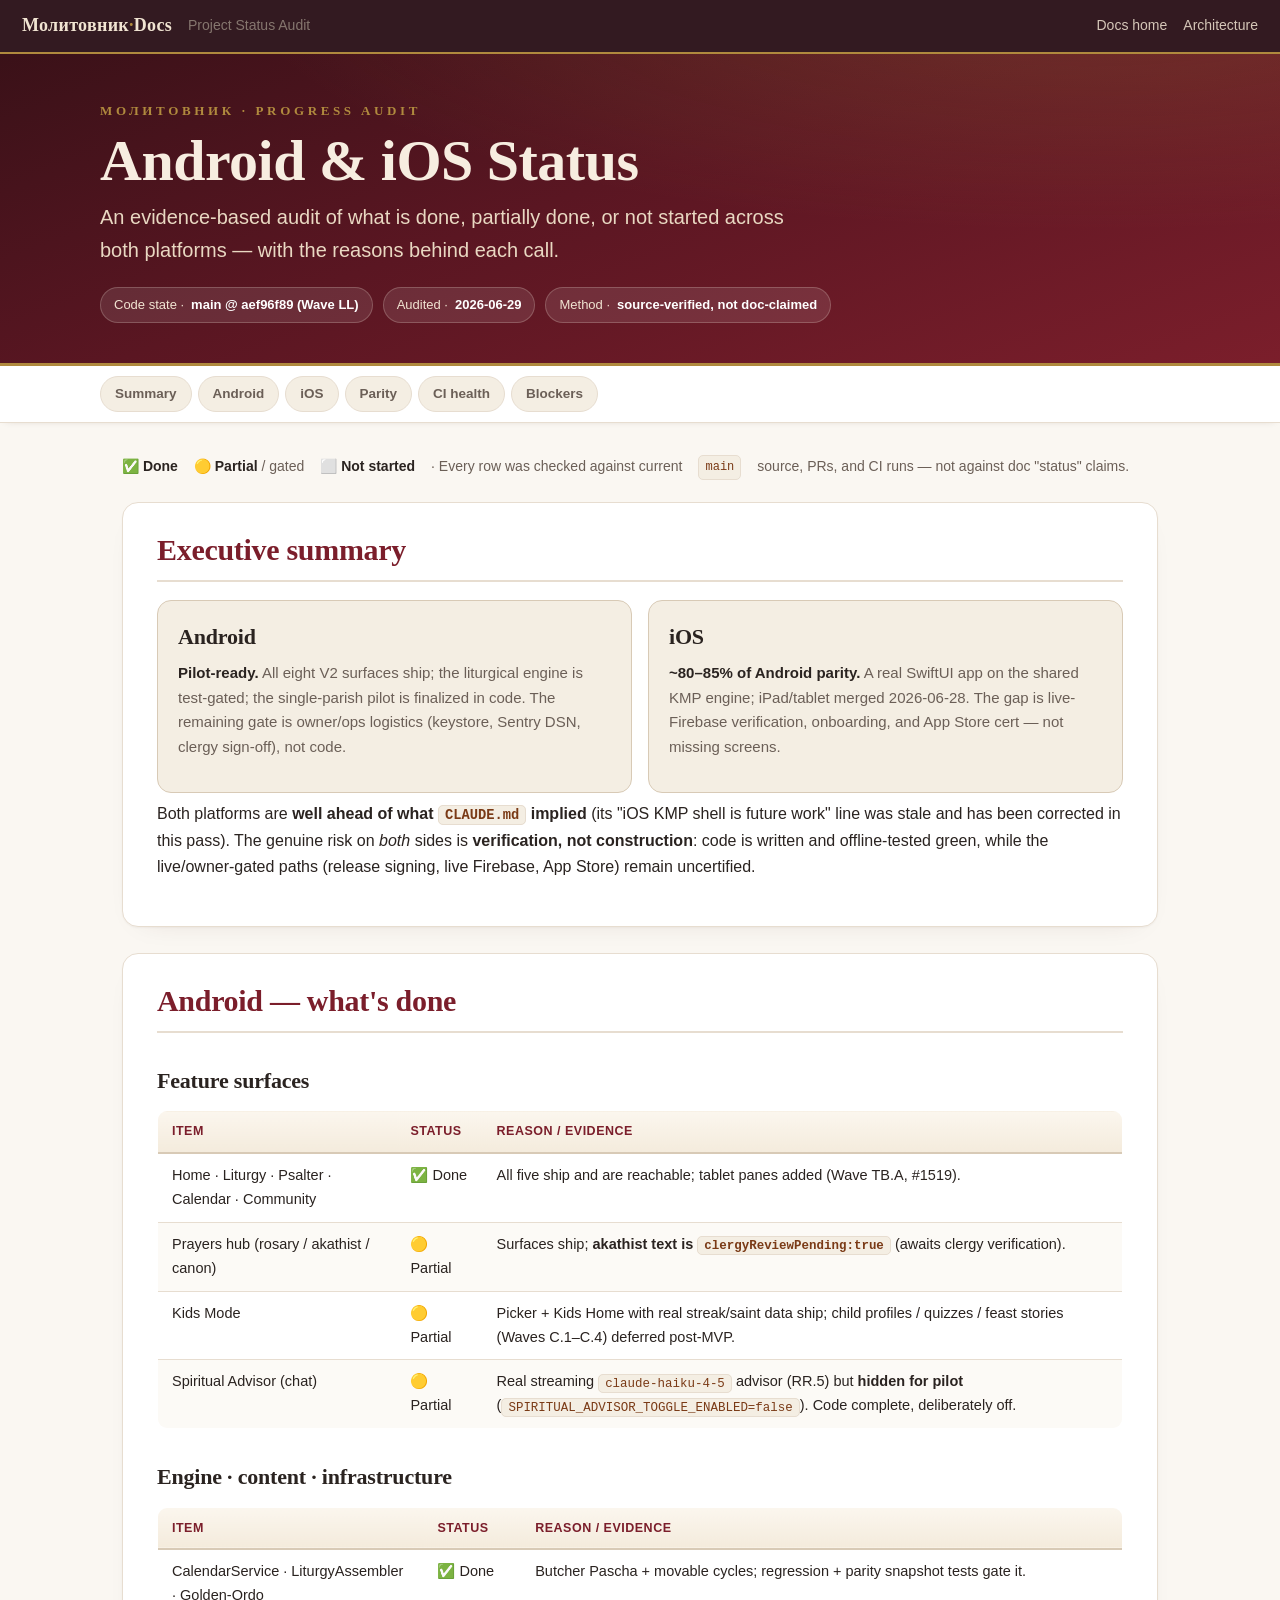
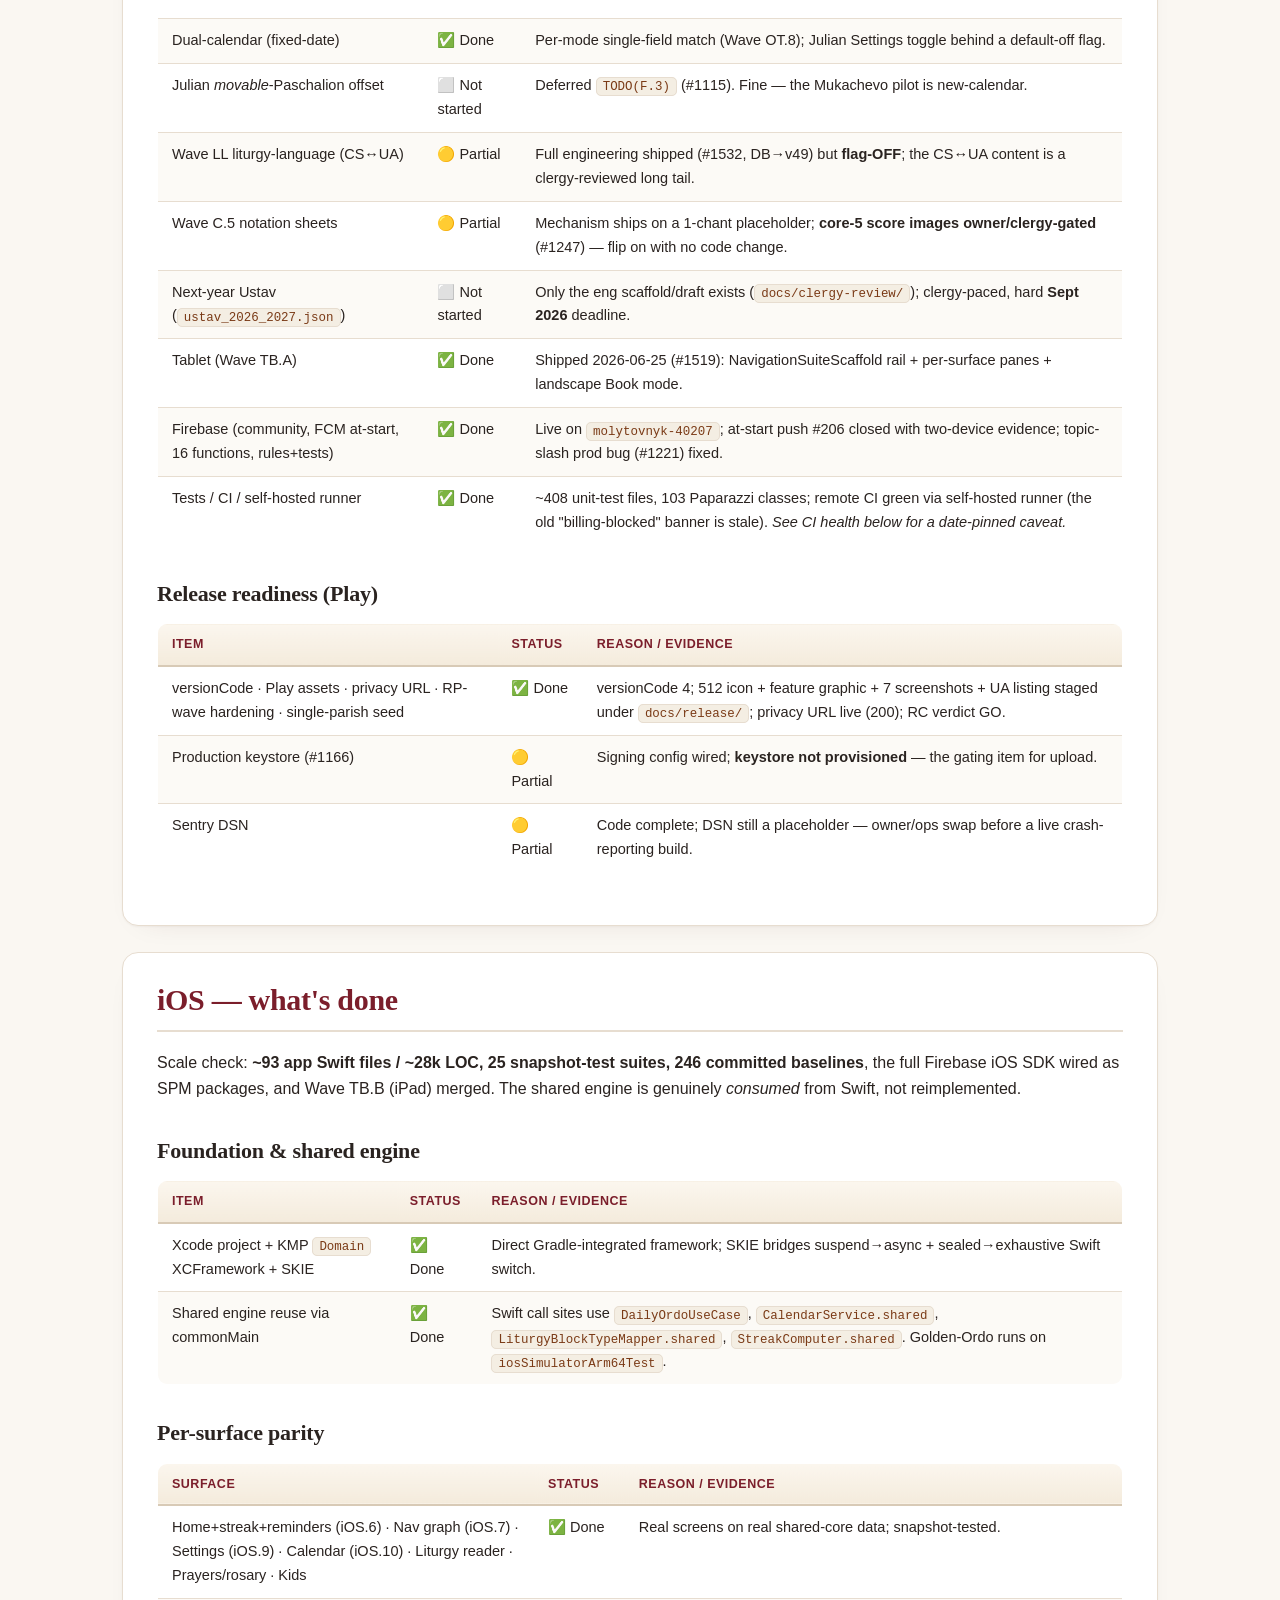
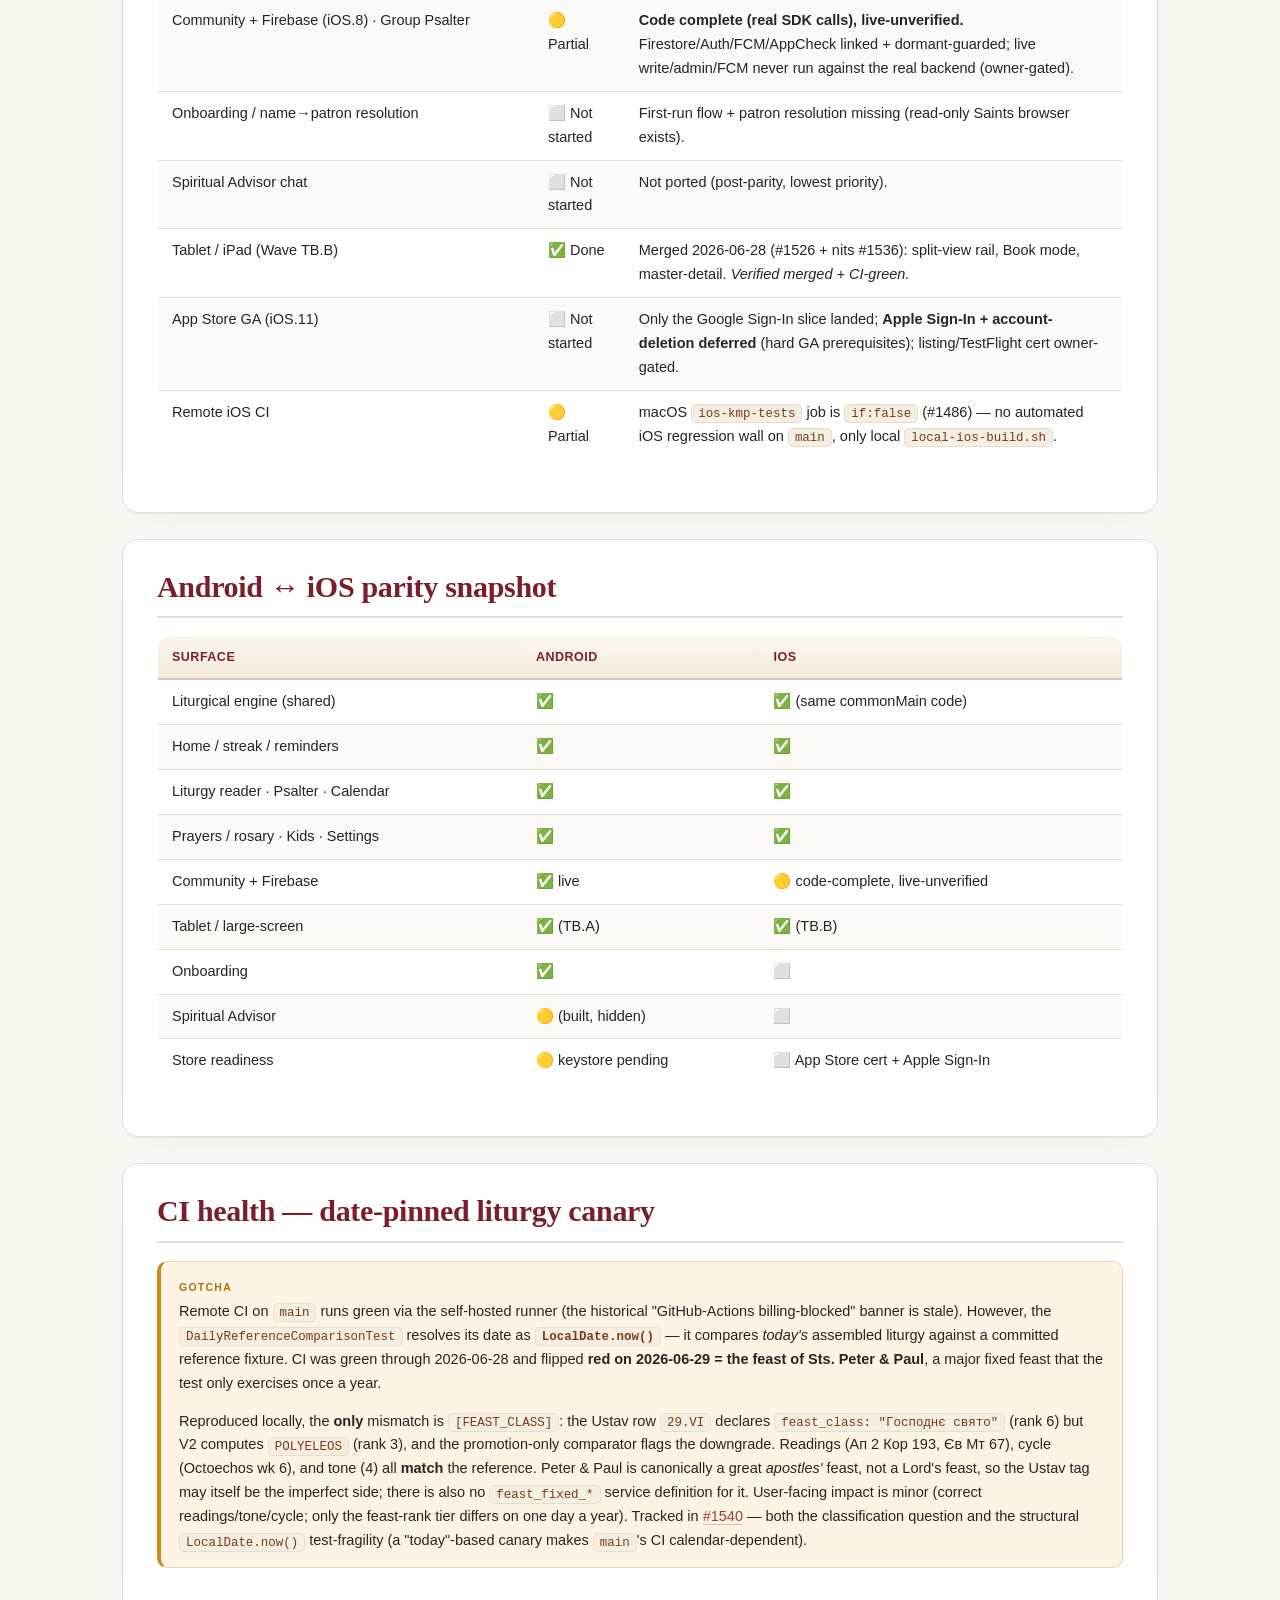
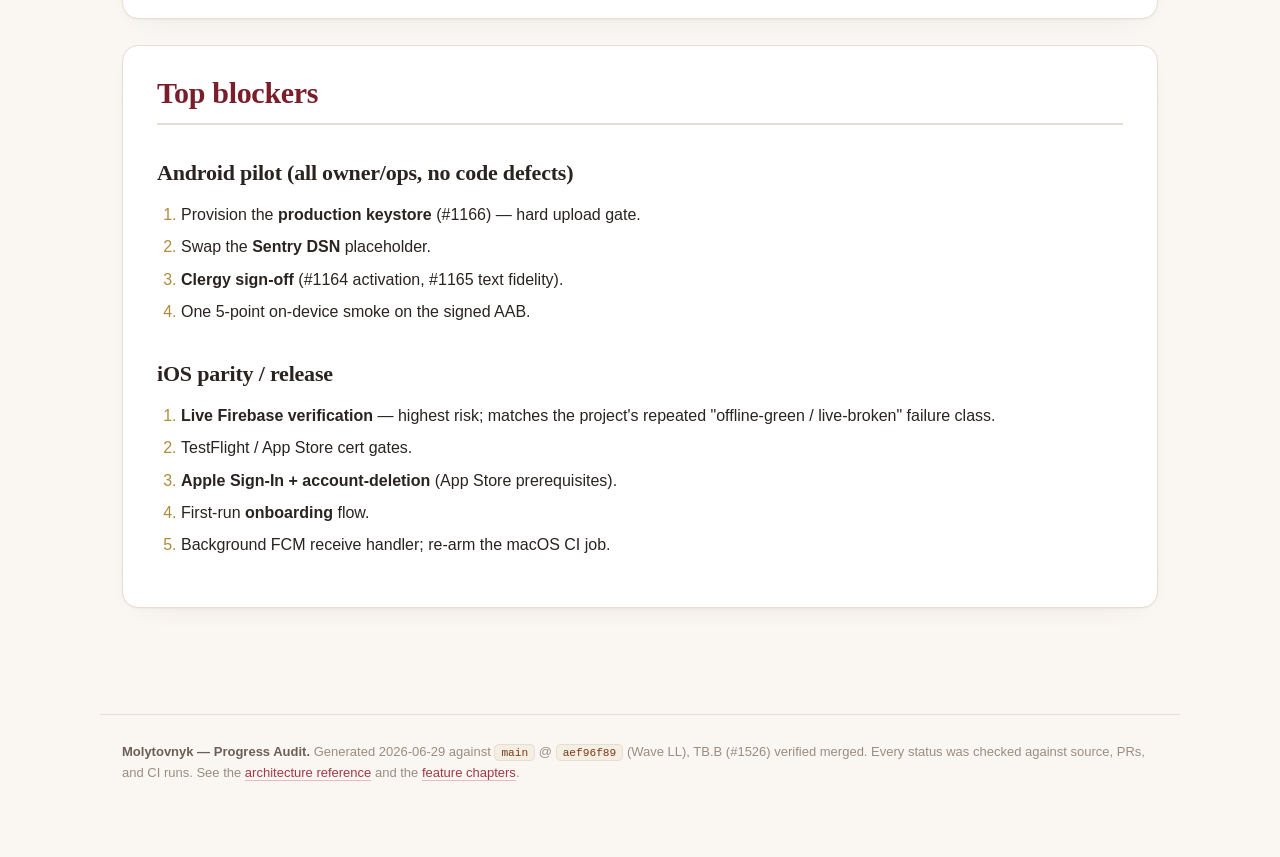
==== developer-docs/STATUS.html @ 869512eb "Add developer documentation site under /developer-docs Static Molytovnyk developer docs — architectu" ====
<!DOCTYPE html>
<html lang="en">
<head>
<meta charset="utf-8">
<meta name="viewport" content="width=device-width, initial-scale=1">
<title>Project Status Audit · Molytovnyk Docs</title>
<link rel="stylesheet" href="assets/molytovnyk-docs.css">
<style>
  .legend{display:flex;gap:16px;flex-wrap:wrap;margin:0 0 22px;font-size:14px;color:var(--muted)}
  .legend b{color:var(--ink)}
  td .s{white-space:nowrap;font-weight:650}
  .verdict-grid{display:grid;grid-template-columns:1fr 1fr;gap:16px;margin:0 0 8px}
  @media(max-width:680px){.verdict-grid{grid-template-columns:1fr}}
  .vcard{background:var(--surface-2);border:1px solid var(--border-strong);border-radius:14px;padding:18px 20px}
  .vcard h3{margin:0 0 6px}
  .vcard .big{font-size:15px;color:var(--muted)}
</style>
</head>
<body>

<div class="topbar">
  <a class="brand" href="index.html">Молитовник<b>·</b>Docs</a>
  <span class="crumb">Project Status Audit</span>
  <span class="spacer"></span>
  <nav><a href="index.html">Docs home</a><a href="architecture.html">Architecture</a></nav>
</div>

<header class="masthead"><div class="inner">
  <p class="crest">Молитовник · Progress Audit</p>
  <h1>Android &amp; iOS Status</h1>
  <p class="tagline">An evidence-based audit of what is done, partially done, or not started across both platforms — with the reasons behind each call.</p>
  <div class="meta-row">
    <span class="meta-pill">Code state · <b>main @ aef96f89 (Wave LL)</b></span>
    <span class="meta-pill">Audited · <b>2026-06-29</b></span>
    <span class="meta-pill">Method · <b>source-verified, not doc-claimed</b></span>
  </div>
</div></header>

<nav class="sectionnav"><div class="wrap">
  <a href="#summary">Summary</a>
  <a href="#android">Android</a>
  <a href="#ios">iOS</a>
  <a href="#parity">Parity</a>
  <a href="#ci">CI health</a>
  <a href="#blockers">Blockers</a>
</div></nav>

<main class="page">

<p class="legend"><span><b>✅ Done</b></span><span><b>🟡 Partial</b> / gated</span><span><b>⬜ Not started</b></span> · Every row was checked against current <code>main</code> source, PRs, and CI runs — not against doc "status" claims.</p>

<section class="doc-section" id="summary">
<h2>Executive summary</h2>
<div class="verdict-grid">
  <div class="vcard"><h3>Android</h3><p class="big"><strong>Pilot-ready.</strong> All eight V2 surfaces ship; the liturgical engine is test-gated; the single-parish pilot is finalized in code. The remaining gate is owner/ops logistics (keystore, Sentry DSN, clergy sign-off), not code.</p></div>
  <div class="vcard"><h3>iOS</h3><p class="big"><strong>~80–85% of Android parity.</strong> A real SwiftUI app on the shared KMP engine; iPad/tablet merged 2026-06-28. The gap is live-Firebase verification, onboarding, and App Store cert — not missing screens.</p></div>
</div>
<p>Both platforms are <strong>well ahead of what <code>CLAUDE.md</code> implied</strong> (its "iOS KMP shell is future work" line was stale and has been corrected in this pass). The genuine risk on <em>both</em> sides is <strong>verification, not construction</strong>: code is written and offline-tested green, while the live/owner-gated paths (release signing, live Firebase, App Store) remain uncertified.</p>
</section>

<section class="doc-section" id="android">
<h2>Android — what's done</h2>

<h3>Feature surfaces</h3>
<table>
<thead><tr><th>Item</th><th>Status</th><th>Reason / evidence</th></tr></thead>
<tbody>
<tr><td>Home · Liturgy · Psalter · Calendar · Community</td><td class="s">✅ Done</td><td>All five ship and are reachable; tablet panes added (Wave TB.A, #1519).</td></tr>
<tr><td>Prayers hub (rosary / akathist / canon)</td><td class="s">🟡 Partial</td><td>Surfaces ship; <strong>akathist text is <code>clergyReviewPending:true</code></strong> (awaits clergy verification).</td></tr>
<tr><td>Kids Mode</td><td class="s">🟡 Partial</td><td>Picker + Kids Home with real streak/saint data ship; child profiles / quizzes / feast stories (Waves C.1–C.4) deferred post-MVP.</td></tr>
<tr><td>Spiritual Advisor (chat)</td><td class="s">🟡 Partial</td><td>Real streaming <code>claude-haiku-4-5</code> advisor (RR.5) but <strong>hidden for pilot</strong> (<code>SPIRITUAL_ADVISOR_TOGGLE_ENABLED=false</code>). Code complete, deliberately off.</td></tr>
</tbody>
</table>

<h3>Engine · content · infrastructure</h3>
<table>
<thead><tr><th>Item</th><th>Status</th><th>Reason / evidence</th></tr></thead>
<tbody>
<tr><td>CalendarService · LiturgyAssembler · Golden-Ordo</td><td class="s">✅ Done</td><td>Butcher Pascha + movable cycles; regression + parity snapshot tests gate it.</td></tr>
<tr><td>Dual-calendar (fixed-date)</td><td class="s">✅ Done</td><td>Per-mode single-field match (Wave OT.8); Julian Settings toggle behind a default-off flag.</td></tr>
<tr><td>Julian <em>movable</em>-Paschalion offset</td><td class="s">⬜ Not started</td><td>Deferred <code>TODO(F.3)</code> (#1115). Fine — the Mukachevo pilot is new-calendar.</td></tr>
<tr><td>Wave LL liturgy-language (CS↔UA)</td><td class="s">🟡 Partial</td><td>Full engineering shipped (#1532, DB→v49) but <strong>flag-OFF</strong>; the CS↔UA content is a clergy-reviewed long tail.</td></tr>
<tr><td>Wave C.5 notation sheets</td><td class="s">🟡 Partial</td><td>Mechanism ships on a 1-chant placeholder; <strong>core-5 score images owner/clergy-gated</strong> (#1247) — flip on with no code change.</td></tr>
<tr><td>Next-year Ustav (<code>ustav_2026_2027.json</code>)</td><td class="s">⬜ Not started</td><td>Only the eng scaffold/draft exists (<code>docs/clergy-review/</code>); clergy-paced, hard <strong>Sept 2026</strong> deadline.</td></tr>
<tr><td>Tablet (Wave TB.A)</td><td class="s">✅ Done</td><td>Shipped 2026-06-25 (#1519): NavigationSuiteScaffold rail + per-surface panes + landscape Book mode.</td></tr>
<tr><td>Firebase (community, FCM at-start, 16 functions, rules+tests)</td><td class="s">✅ Done</td><td>Live on <code>molytovnyk-40207</code>; at-start push #206 closed with two-device evidence; topic-slash prod bug (#1221) fixed.</td></tr>
<tr><td>Tests / CI / self-hosted runner</td><td class="s">✅ Done</td><td>~408 unit-test files, 103 Paparazzi classes; remote CI green via self-hosted runner (the old "billing-blocked" banner is stale). <em>See CI health below for a date-pinned caveat.</em></td></tr>
</tbody>
</table>

<h3>Release readiness (Play)</h3>
<table>
<thead><tr><th>Item</th><th>Status</th><th>Reason / evidence</th></tr></thead>
<tbody>
<tr><td>versionCode · Play assets · privacy URL · RP-wave hardening · single-parish seed</td><td class="s">✅ Done</td><td>versionCode 4; 512 icon + feature graphic + 7 screenshots + UA listing staged under <code>docs/release/</code>; privacy URL live (200); RC verdict GO.</td></tr>
<tr><td>Production keystore (#1166)</td><td class="s">🟡 Partial</td><td>Signing config wired; <strong>keystore not provisioned</strong> — the gating item for upload.</td></tr>
<tr><td>Sentry DSN</td><td class="s">🟡 Partial</td><td>Code complete; DSN still a placeholder — owner/ops swap before a live crash-reporting build.</td></tr>
</tbody>
</table>
</section>

<section class="doc-section" id="ios">
<h2>iOS — what's done</h2>
<p>Scale check: <strong>~93 app Swift files / ~28k LOC, 25 snapshot-test suites, 246 committed baselines</strong>, the full Firebase iOS SDK wired as SPM packages, and Wave TB.B (iPad) merged. The shared engine is genuinely <em>consumed</em> from Swift, not reimplemented.</p>

<h3>Foundation &amp; shared engine</h3>
<table>
<thead><tr><th>Item</th><th>Status</th><th>Reason / evidence</th></tr></thead>
<tbody>
<tr><td>Xcode project + KMP <code>Domain</code> XCFramework + SKIE</td><td class="s">✅ Done</td><td>Direct Gradle-integrated framework; SKIE bridges suspend→async + sealed→exhaustive Swift switch.</td></tr>
<tr><td>Shared engine reuse via commonMain</td><td class="s">✅ Done</td><td>Swift call sites use <code>DailyOrdoUseCase</code>, <code>CalendarService.shared</code>, <code>LiturgyBlockTypeMapper.shared</code>, <code>StreakComputer.shared</code>. Golden-Ordo runs on <code>iosSimulatorArm64Test</code>.</td></tr>
</tbody>
</table>

<h3>Per-surface parity</h3>
<table>
<thead><tr><th>Surface</th><th>Status</th><th>Reason / evidence</th></tr></thead>
<tbody>
<tr><td>Home+streak+reminders (iOS.6) · Nav graph (iOS.7) · Settings (iOS.9) · Calendar (iOS.10) · Liturgy reader · Prayers/rosary · Kids</td><td class="s">✅ Done</td><td>Real screens on real shared-core data; snapshot-tested.</td></tr>
<tr><td>Community + Firebase (iOS.8) · Group Psalter</td><td class="s">🟡 Partial</td><td><strong>Code complete (real SDK calls), live-unverified.</strong> Firestore/Auth/FCM/AppCheck linked + dormant-guarded; live write/admin/FCM never run against the real backend (owner-gated).</td></tr>
<tr><td>Onboarding / name→patron resolution</td><td class="s">⬜ Not started</td><td>First-run flow + patron resolution missing (read-only Saints browser exists).</td></tr>
<tr><td>Spiritual Advisor chat</td><td class="s">⬜ Not started</td><td>Not ported (post-parity, lowest priority).</td></tr>
<tr><td>Tablet / iPad (Wave TB.B)</td><td class="s">✅ Done</td><td>Merged 2026-06-28 (#1526 + nits #1536): split-view rail, Book mode, master-detail. <em>Verified merged + CI-green.</em></td></tr>
<tr><td>App Store GA (iOS.11)</td><td class="s">⬜ Not started</td><td>Only the Google Sign-In slice landed; <strong>Apple Sign-In + account-deletion deferred</strong> (hard GA prerequisites); listing/TestFlight cert owner-gated.</td></tr>
<tr><td>Remote iOS CI</td><td class="s">🟡 Partial</td><td>macOS <code>ios-kmp-tests</code> job is <code>if:false</code> (#1486) — no automated iOS regression wall on <code>main</code>, only local <code>local-ios-build.sh</code>.</td></tr>
</tbody>
</table>
</section>

<section class="doc-section" id="parity">
<h2>Android ↔ iOS parity snapshot</h2>
<table>
<thead><tr><th>Surface</th><th>Android</th><th>iOS</th></tr></thead>
<tbody>
<tr><td>Liturgical engine (shared)</td><td>✅</td><td>✅ (same commonMain code)</td></tr>
<tr><td>Home / streak / reminders</td><td>✅</td><td>✅</td></tr>
<tr><td>Liturgy reader · Psalter · Calendar</td><td>✅</td><td>✅</td></tr>
<tr><td>Prayers / rosary · Kids · Settings</td><td>✅</td><td>✅</td></tr>
<tr><td>Community + Firebase</td><td>✅ live</td><td>🟡 code-complete, live-unverified</td></tr>
<tr><td>Tablet / large-screen</td><td>✅ (TB.A)</td><td>✅ (TB.B)</td></tr>
<tr><td>Onboarding</td><td>✅</td><td>⬜</td></tr>
<tr><td>Spiritual Advisor</td><td>🟡 (built, hidden)</td><td>⬜</td></tr>
<tr><td>Store readiness</td><td>🟡 keystore pending</td><td>⬜ App Store cert + Apple Sign-In</td></tr>
</tbody>
</table>
</section>

<section class="doc-section" id="ci">
<h2>CI health — date-pinned liturgy canary</h2>
<div class="callout warn">
<p>Remote CI on <code>main</code> runs green via the self-hosted runner (the historical "GitHub-Actions billing-blocked" banner is stale). However, the <code>DailyReferenceComparisonTest</code> resolves its date as <strong><code>LocalDate.now()</code></strong> — it compares <em>today's</em> assembled liturgy against a committed reference fixture. CI was green through 2026-06-28 and flipped <strong>red on 2026-06-29 = the feast of Sts. Peter &amp; Paul</strong>, a major fixed feast that the test only exercises once a year.</p>
<p>Reproduced locally, the <strong>only</strong> mismatch is <code>[FEAST_CLASS]</code>: the Ustav row <code>29.VI</code> declares <code>feast_class: "Господнє свято"</code> (rank 6) but V2 computes <code>POLYELEOS</code> (rank 3), and the promotion-only comparator flags the downgrade. Readings (Ап 2 Кор 193, Єв Мт 67), cycle (Octoechos wk 6), and tone (4) all <strong>match</strong> the reference. Peter &amp; Paul is canonically a great <em>apostles'</em> feast, not a Lord's feast, so the Ustav tag may itself be the imperfect side; there is also no <code>feast_fixed_*</code> service definition for it. User-facing impact is minor (correct readings/tone/cycle; only the feast-rank tier differs on one day a year). Tracked in <a href="https://github.com/SichAlexander/Molutovnuk/issues/1540">#1540</a> — both the classification question and the structural <code>LocalDate.now()</code> test-fragility (a "today"-based canary makes <code>main</code>'s CI calendar-dependent).</p>
</div>
</section>

<section class="doc-section" id="blockers">
<h2>Top blockers</h2>
<h3>Android pilot (all owner/ops, no code defects)</h3>
<ol>
<li>Provision the <strong>production keystore</strong> (#1166) — hard upload gate.</li>
<li>Swap the <strong>Sentry DSN</strong> placeholder.</li>
<li><strong>Clergy sign-off</strong> (#1164 activation, #1165 text fidelity).</li>
<li>One 5-point on-device smoke on the signed AAB.</li>
</ol>
<h3>iOS parity / release</h3>
<ol>
<li><strong>Live Firebase verification</strong> — highest risk; matches the project's repeated "offline-green / live-broken" failure class.</li>
<li>TestFlight / App Store cert gates.</li>
<li><strong>Apple Sign-In + account-deletion</strong> (App Store prerequisites).</li>
<li>First-run <strong>onboarding</strong> flow.</li>
<li>Background FCM receive handler; re-arm the macOS CI job.</li>
</ol>
</section>

</main>

<footer>
  <p><b>Molytovnyk — Progress Audit.</b> Generated 2026-06-29 against <code>main</code> @ <code>aef96f89</code> (Wave LL), TB.B (#1526) verified merged. Every status was checked against source, PRs, and CI runs. See the <a href="architecture.html">architecture reference</a> and the <a href="index.html#features">feature chapters</a>.</p>
</footer>

</body>
</html>
---- developer-docs/assets/molytovnyk-docs.css ----
/* Molytovnyk documentation — shared stylesheet (GitHub Pages site under /docs) */
:root{
  --bg:#faf7f2; --surface:#ffffff; --surface-2:#f4eee3;
  --ink:#2a2320; --muted:#6b5f57; --faint:#9a8d82;
  --accent:#7b1e2b; --accent-2:#b08a3e; --accent-soft:#a23847;
  --border:#e7ddd0; --border-strong:#d8cab6;
  --code-bg:#2b2622; --code-ink:#f3ead8;
  --warn-bg:#fdf4e6; --warn-bar:#c98a1e;
  --note-bg:#f1f5f1; --note-bar:#5d7d5a;
  --max:1080px;
  --mono:"SF Mono",ui-monospace,"Cascadia Code","JetBrains Mono",Consolas,monospace;
  --serif:"Cormorant Garamond","Iowan Old Style",Georgia,"Times New Roman",serif;
  --sans:Inter,-apple-system,BlinkMacSystemFont,"Segoe UI",Roboto,Helvetica,Arial,sans-serif;
}
*{box-sizing:border-box}
html{scroll-behavior:smooth}
body{margin:0;background:var(--bg);color:var(--ink);font-family:var(--sans);font-size:16px;line-height:1.65;
  -webkit-font-smoothing:antialiased;text-rendering:optimizeLegibility}

/* ---- Topbar ---- */
.topbar{position:sticky;top:0;z-index:20;display:flex;align-items:center;gap:16px;flex-wrap:wrap;
  background:rgba(43,17,24,.96);color:#f1e4d2;padding:11px 22px;border-bottom:2px solid var(--accent-2);
  backdrop-filter:blur(4px);font-size:14px}
.topbar a{color:#f1e4d2;text-decoration:none;border-bottom:none;opacity:.85}
.topbar a:hover{opacity:1;color:#fff}
.topbar .brand{font-family:var(--serif);font-weight:600;font-size:18px;letter-spacing:.3px;opacity:1}
.topbar .brand b{color:var(--accent-2)}
.topbar .crumb{color:var(--faint);opacity:.8}
.topbar .spacer{flex:1}
.topbar nav{display:flex;gap:16px;flex-wrap:wrap}

/* ---- Masthead ---- */
.masthead{background:
    radial-gradient(120% 140% at 85% -20%, rgba(176,138,62,.22), transparent 55%),
    linear-gradient(160deg,#3a1118 0%, #5a1622 45%, #7b1e2b 100%);
  color:#f7ede0;padding:46px 22px 40px;border-bottom:3px solid var(--accent-2)}
.masthead .inner{max-width:var(--max);margin:0 auto}
.crest{font-family:var(--serif);font-size:13px;letter-spacing:.28em;text-transform:uppercase;
  color:var(--accent-2);margin:0 0 10px;font-weight:600}
.masthead h1{font-family:var(--serif);font-weight:600;font-size:clamp(34px,5.5vw,58px);line-height:1.04;
  margin:0 0 10px;letter-spacing:-.5px}
.masthead .tagline{font-size:clamp(15px,2vw,20px);color:#e9d8c2;margin:0;max-width:720px}
.meta-row{display:flex;flex-wrap:wrap;gap:10px;margin-top:20px}
.meta-pill{display:inline-flex;align-items:center;gap:7px;background:rgba(255,255,255,.10);
  border:1px solid rgba(247,237,224,.22);padding:6px 13px;border-radius:999px;font-size:13px;color:#f1e4d2}
.meta-pill b{color:#fff;font-weight:600}

/* ---- Section nav (feature pages) ---- */
.sectionnav{position:sticky;top:46px;z-index:15;background:var(--surface);border-bottom:1px solid var(--border);
  display:flex;gap:6px;flex-wrap:wrap;padding:10px 22px;box-shadow:0 2px 8px -6px rgba(60,30,20,.3)}
.sectionnav .wrap{max-width:var(--max);margin:0 auto;display:flex;gap:6px;flex-wrap:wrap;width:100%}
.sectionnav a{font-size:13.5px;font-weight:600;color:var(--muted);text-decoration:none;border:1px solid var(--border);
  padding:6px 14px;border-radius:999px;background:var(--surface-2)}
.sectionnav a:hover{color:var(--accent);border-color:var(--accent-2)}

/* ---- Page body ---- */
main.page{max-width:var(--max);margin:0 auto;padding:32px 22px 80px}
.lead{font-size:19px;color:var(--muted);border-left:3px solid var(--accent-2);padding:6px 0 6px 20px;
  margin:0 0 26px;font-style:italic}

/* facts infobox */
table.facts{width:100%;border-collapse:collapse;margin:0 0 30px;font-size:14.5px;
  border:1px solid var(--border-strong);border-radius:12px;overflow:hidden;background:var(--surface)}
table.facts th{width:170px;text-align:left;vertical-align:top;background:linear-gradient(180deg,#fbf6ee,#f4ebdc);
  color:var(--accent);font-size:12.5px;letter-spacing:.03em;text-transform:uppercase;font-weight:700;
  padding:11px 15px;border-bottom:1px solid var(--border)}
table.facts td{padding:11px 15px;border-bottom:1px solid var(--border);vertical-align:top}
table.facts tr:last-child th,table.facts tr:last-child td{border-bottom:none}

/* doc sections */
.doc-section{background:var(--surface);border:1px solid var(--border);border-radius:16px;
  padding:30px 34px 32px;margin:0 0 26px;scroll-margin-top:110px;
  box-shadow:0 1px 2px rgba(60,30,20,.04),0 10px 30px -22px rgba(60,30,20,.18)}
.doc-section>h2:first-child{margin-top:0}
h2{font-family:var(--serif);font-weight:600;font-size:30px;letter-spacing:-.3px;color:var(--accent);
  margin:0 0 18px;padding-bottom:13px;border-bottom:2px solid var(--border);line-height:1.12}
h3{font-family:var(--serif);font-weight:600;font-size:22px;color:var(--ink);margin:30px 0 11px;letter-spacing:-.2px}
h4{font-size:16px;font-weight:700;color:var(--accent-soft);margin:20px 0 8px}
p{margin:0 0 14px}
ul,ol{margin:0 0 16px;padding-left:24px}
li{margin:6px 0}
li::marker{color:var(--accent-2)}
strong{color:var(--ink);font-weight:650}
a{color:var(--accent-soft);text-decoration:none;border-bottom:1px solid rgba(162,56,71,.3)}
a:hover{border-bottom-color:var(--accent-soft)}

/* code */
code{font-family:var(--mono);font-size:.86em;background:var(--surface-2);color:#7a3a16;padding:1.5px 6px;
  border-radius:5px;border:1px solid var(--border);word-break:break-word}
pre{background:var(--code-bg);color:var(--code-ink);padding:18px 20px;border-radius:11px;overflow-x:auto;
  margin:0 0 18px;border:1px solid #1c1814}
pre code{background:none;border:none;color:var(--code-ink);padding:0;font-size:12.5px;line-height:1.6;white-space:pre}

/* tables (content) */
.doc-section table:not(.facts){width:100%;border-collapse:collapse;margin:0 0 20px;font-size:14.5px;
  border:1px solid var(--border);border-radius:10px;overflow:hidden}
.doc-section table:not(.facts) thead th{background:linear-gradient(180deg,#fbf6ee,#f4ebdc);text-align:left;
  font-size:12.5px;letter-spacing:.04em;text-transform:uppercase;color:var(--accent);padding:10px 14px;
  border-bottom:2px solid var(--border-strong);font-weight:700}
.doc-section table:not(.facts) tbody td{padding:10px 14px;border-bottom:1px solid var(--border);vertical-align:top}
.doc-section table:not(.facts) tbody tr:last-child td{border-bottom:none}
.doc-section table:not(.facts) tbody tr:nth-child(even){background:#fcfaf6}

/* tags */
.tag{display:inline-block;font-family:var(--mono);font-size:12px;font-weight:600;background:#efe6d4;color:#6e4a14;
  border:1px solid var(--border-strong);padding:1px 8px;border-radius:6px;white-space:nowrap;line-height:1.7}

/* callouts */
.callout{background:var(--note-bg);border:1px solid #d7e2d6;border-left:4px solid var(--note-bar);
  padding:14px 18px;border-radius:10px;margin:0 0 18px;font-size:14.5px}
.callout.warn{background:var(--warn-bg);border-color:#eed7ad;border-left-color:var(--warn-bar)}
.callout p:last-child,.callout ul:last-child,.callout ol:last-child{margin-bottom:0}
.callout::before{content:"NOTE";display:inline-block;font-size:10.5px;font-weight:800;letter-spacing:.12em;
  color:var(--note-bar);margin-right:8px;vertical-align:1px}
.callout.warn::before{content:"GOTCHA";color:#a9710f}

/* chapter prev/next */
.chapter-nav{display:flex;justify-content:space-between;gap:14px;flex-wrap:wrap;margin-top:34px;
  padding-top:22px;border-top:1px solid var(--border)}
.chapter-nav a{flex:1;min-width:200px;background:var(--surface);border:1px solid var(--border);border-radius:12px;
  padding:14px 18px;text-decoration:none;border-bottom:1px solid var(--border);color:var(--ink);
  transition:border-color .15s ease}
.chapter-nav a:hover{border-color:var(--accent-2)}
.chapter-nav .dir{display:block;font-size:11px;letter-spacing:.14em;text-transform:uppercase;color:var(--faint);
  font-weight:700;margin-bottom:4px}
.chapter-nav .ttl{font-family:var(--serif);font-size:20px;color:var(--accent);font-weight:600}
.chapter-nav .next{text-align:right}

/* ---- Landing hub ---- */
main.hub{max-width:var(--max);margin:0 auto;padding:38px 22px 80px}
.section-title{font-family:var(--serif);font-size:26px;color:var(--accent);font-weight:600;margin:34px 0 6px}
.section-sub{color:var(--muted);margin:0 0 20px}
.feature-grid{display:grid;grid-template-columns:repeat(auto-fill,minmax(280px,1fr));gap:18px;margin:0 0 14px}
.fcard{display:flex;flex-direction:column;background:var(--surface);border:1px solid var(--border);border-radius:16px;
  padding:22px 22px 20px;text-decoration:none;color:var(--ink);border-bottom:1px solid var(--border);
  box-shadow:0 1px 2px rgba(60,30,20,.04),0 12px 28px -24px rgba(60,30,20,.25);transition:transform .14s ease,border-color .14s ease}
.fcard:hover{transform:translateY(-3px);border-color:var(--accent-2)}
.fcard .kicker{font-family:var(--mono);font-size:11.5px;color:#6e4a14;background:#efe6d4;border:1px solid var(--border-strong);
  border-radius:6px;padding:1px 8px;align-self:flex-start;margin-bottom:12px}
.fcard h3{font-family:var(--serif);font-size:24px;color:var(--accent);margin:0 0 8px;font-weight:600}
.fcard p{font-size:14.5px;color:var(--muted);margin:0 0 14px;flex:1}
.fcard .facts-mini{font-size:12.5px;color:var(--faint);border-top:1px solid var(--border);padding-top:10px;line-height:1.7}
.fcard .facts-mini b{color:var(--muted)}
.fcard .go{margin-top:12px;font-size:13.5px;font-weight:700;color:var(--accent-soft)}

.bigcard{display:block;background:linear-gradient(160deg,#fbf6ee,#f4ebdc);border:1px solid var(--border-strong);
  border-radius:16px;padding:24px 26px;text-decoration:none;color:var(--ink);border-bottom:1px solid var(--border-strong);margin:0 0 14px}
.bigcard:hover{border-color:var(--accent-2)}
.bigcard h3{font-family:var(--serif);font-size:24px;color:var(--accent);margin:0 0 6px;font-weight:600}
.bigcard p{margin:0;color:var(--muted);font-size:15px}

footer{max-width:var(--max);margin:0 auto;padding:26px 22px 60px;color:var(--faint);font-size:13px;
  border-top:1px solid var(--border)}
footer b{color:var(--muted)}
footer a{color:var(--accent-soft);border-bottom:1px solid rgba(162,56,71,.3)}

@media (max-width:680px){
  .doc-section{padding:22px 18px 24px}
  h2{font-size:25px}
  table.facts th{width:128px}
  .sectionnav{top:0}
}
@media print{
  .topbar,.sectionnav,.chapter-nav{display:none}
  .doc-section{break-inside:avoid;box-shadow:none;border-color:#ccc}
  body{background:#fff}
}
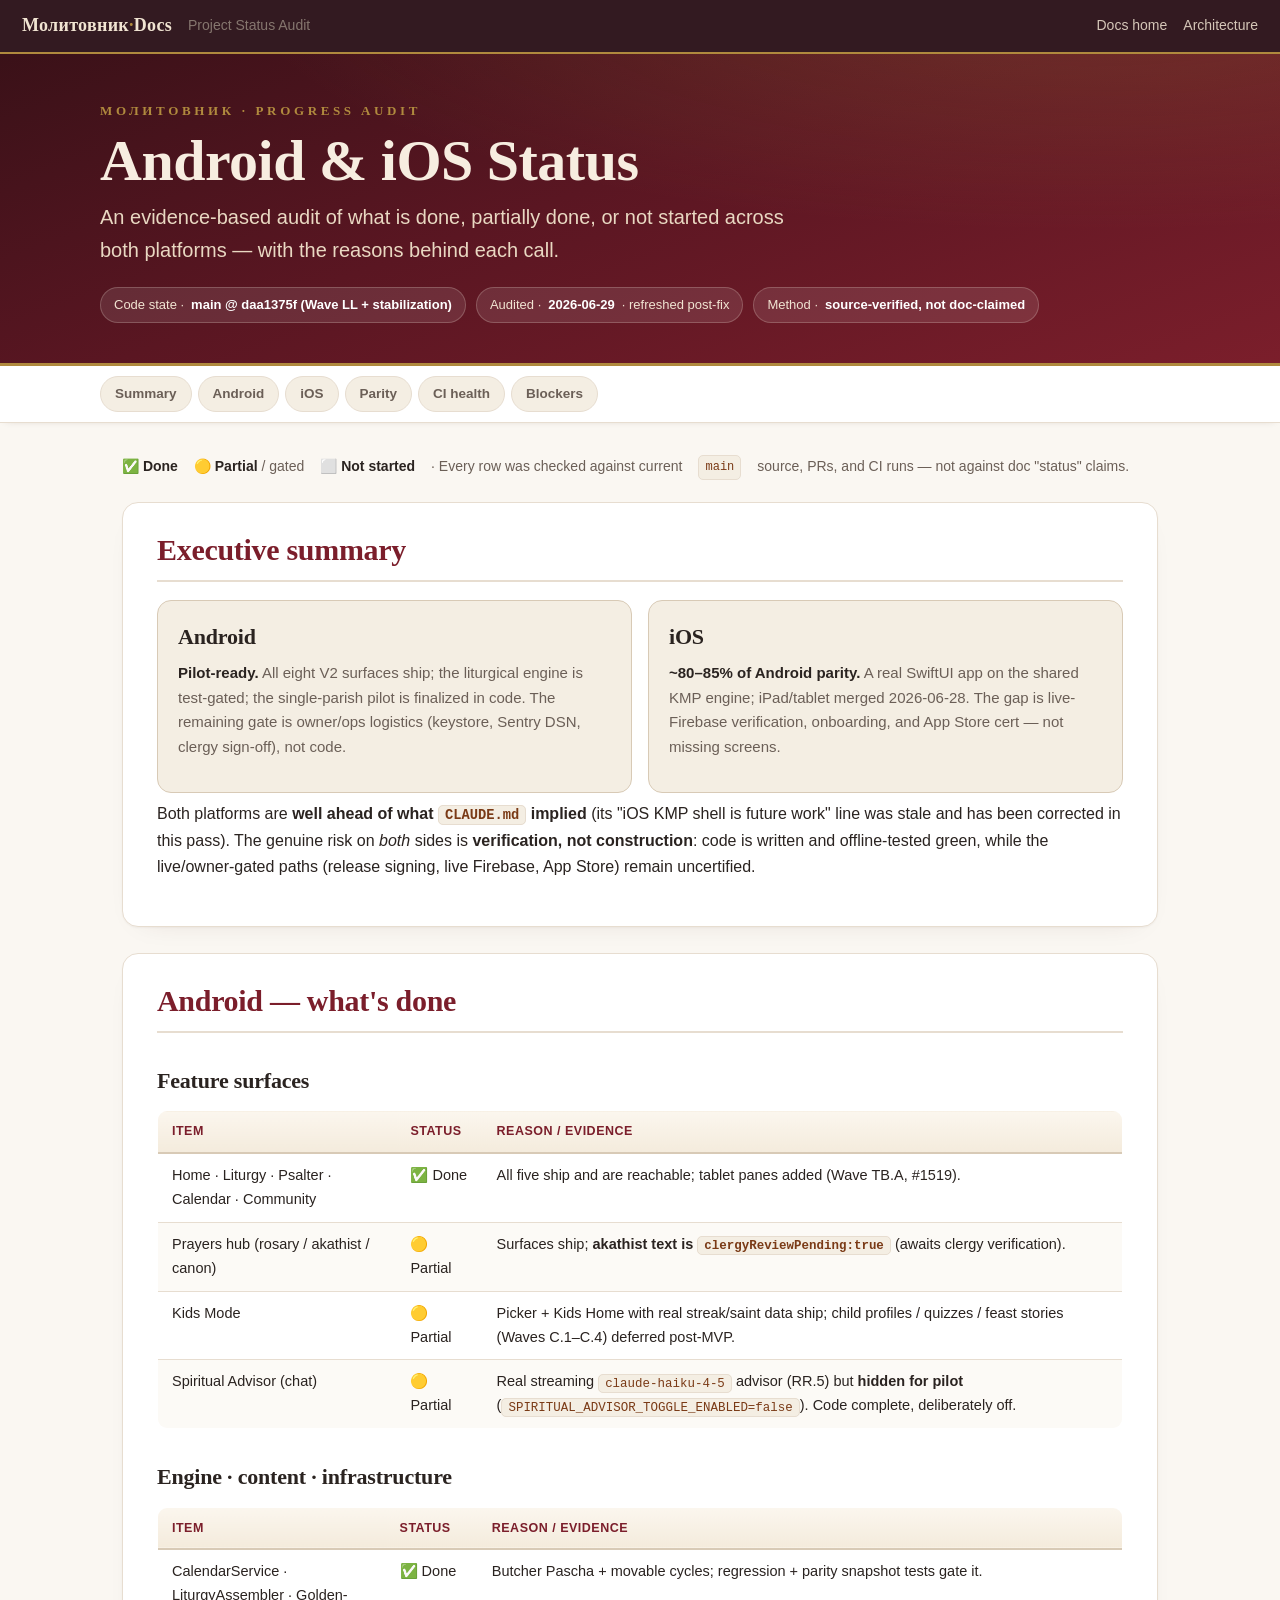
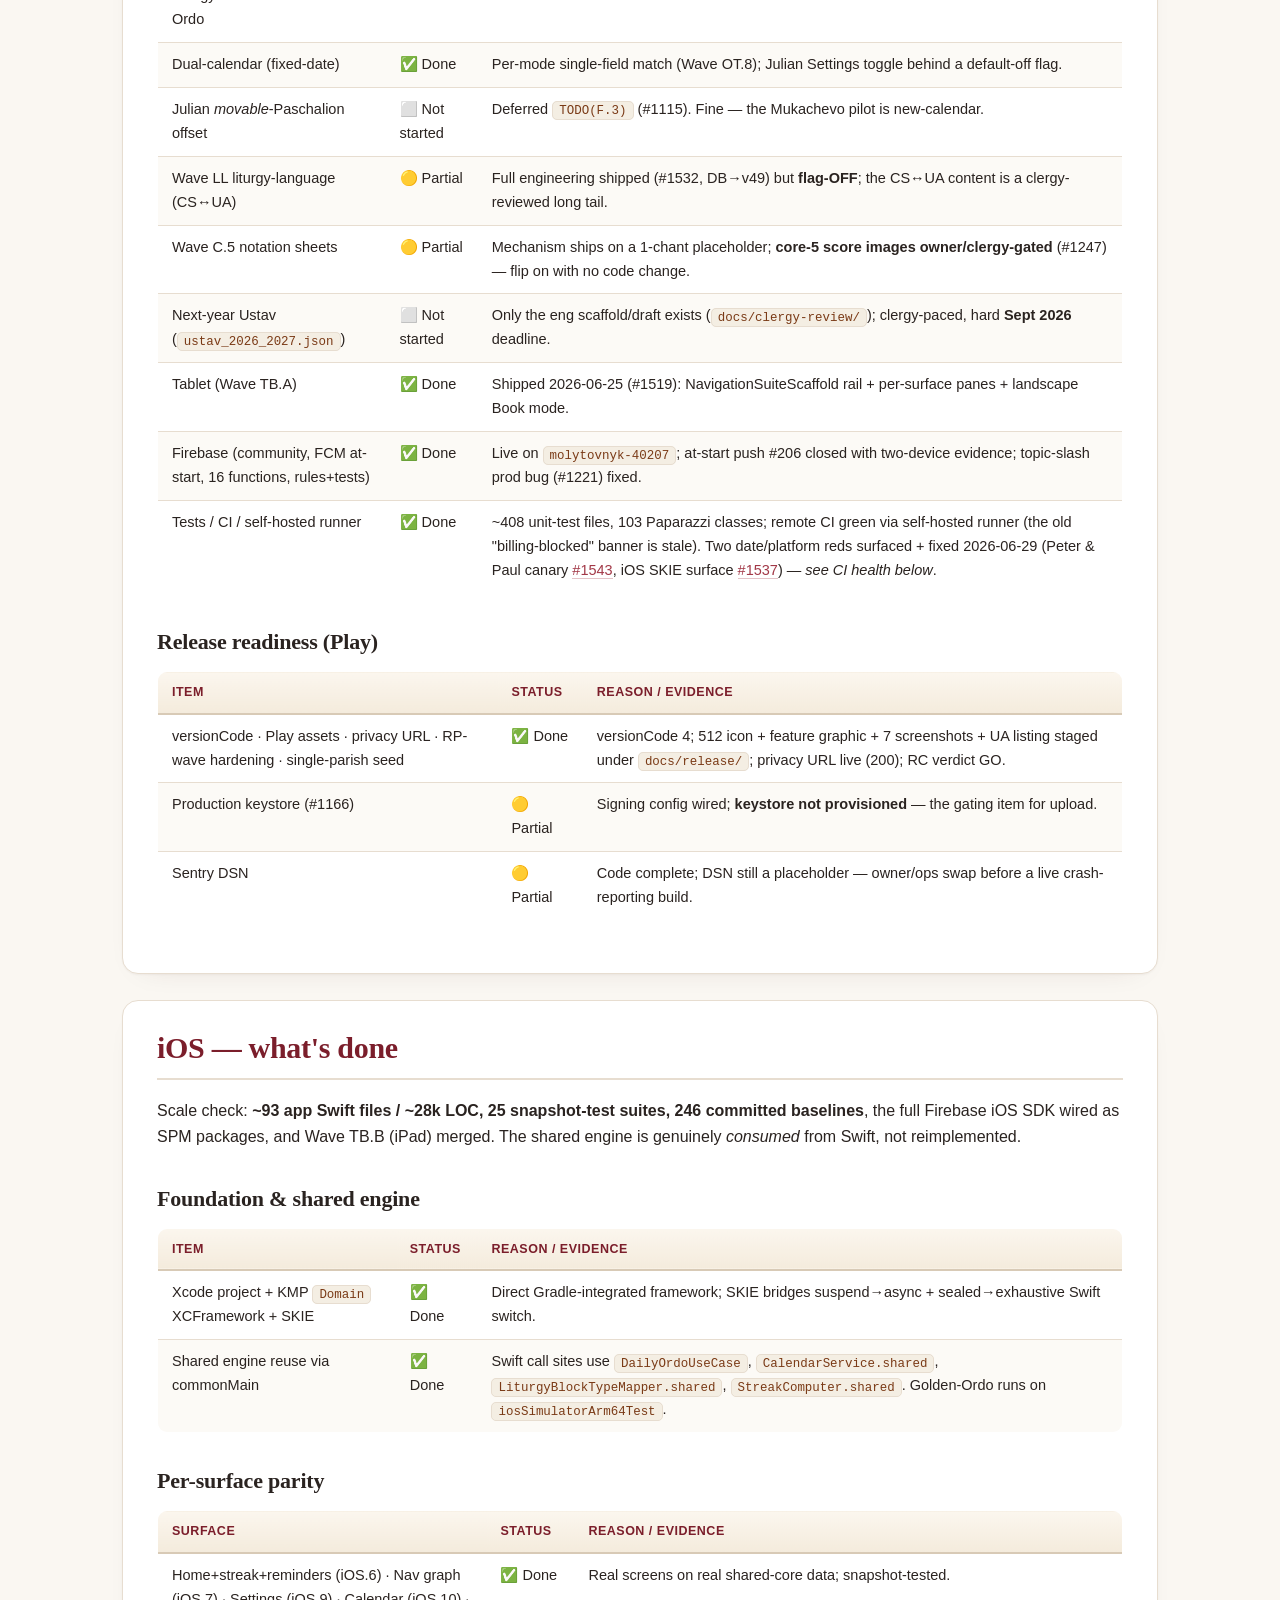
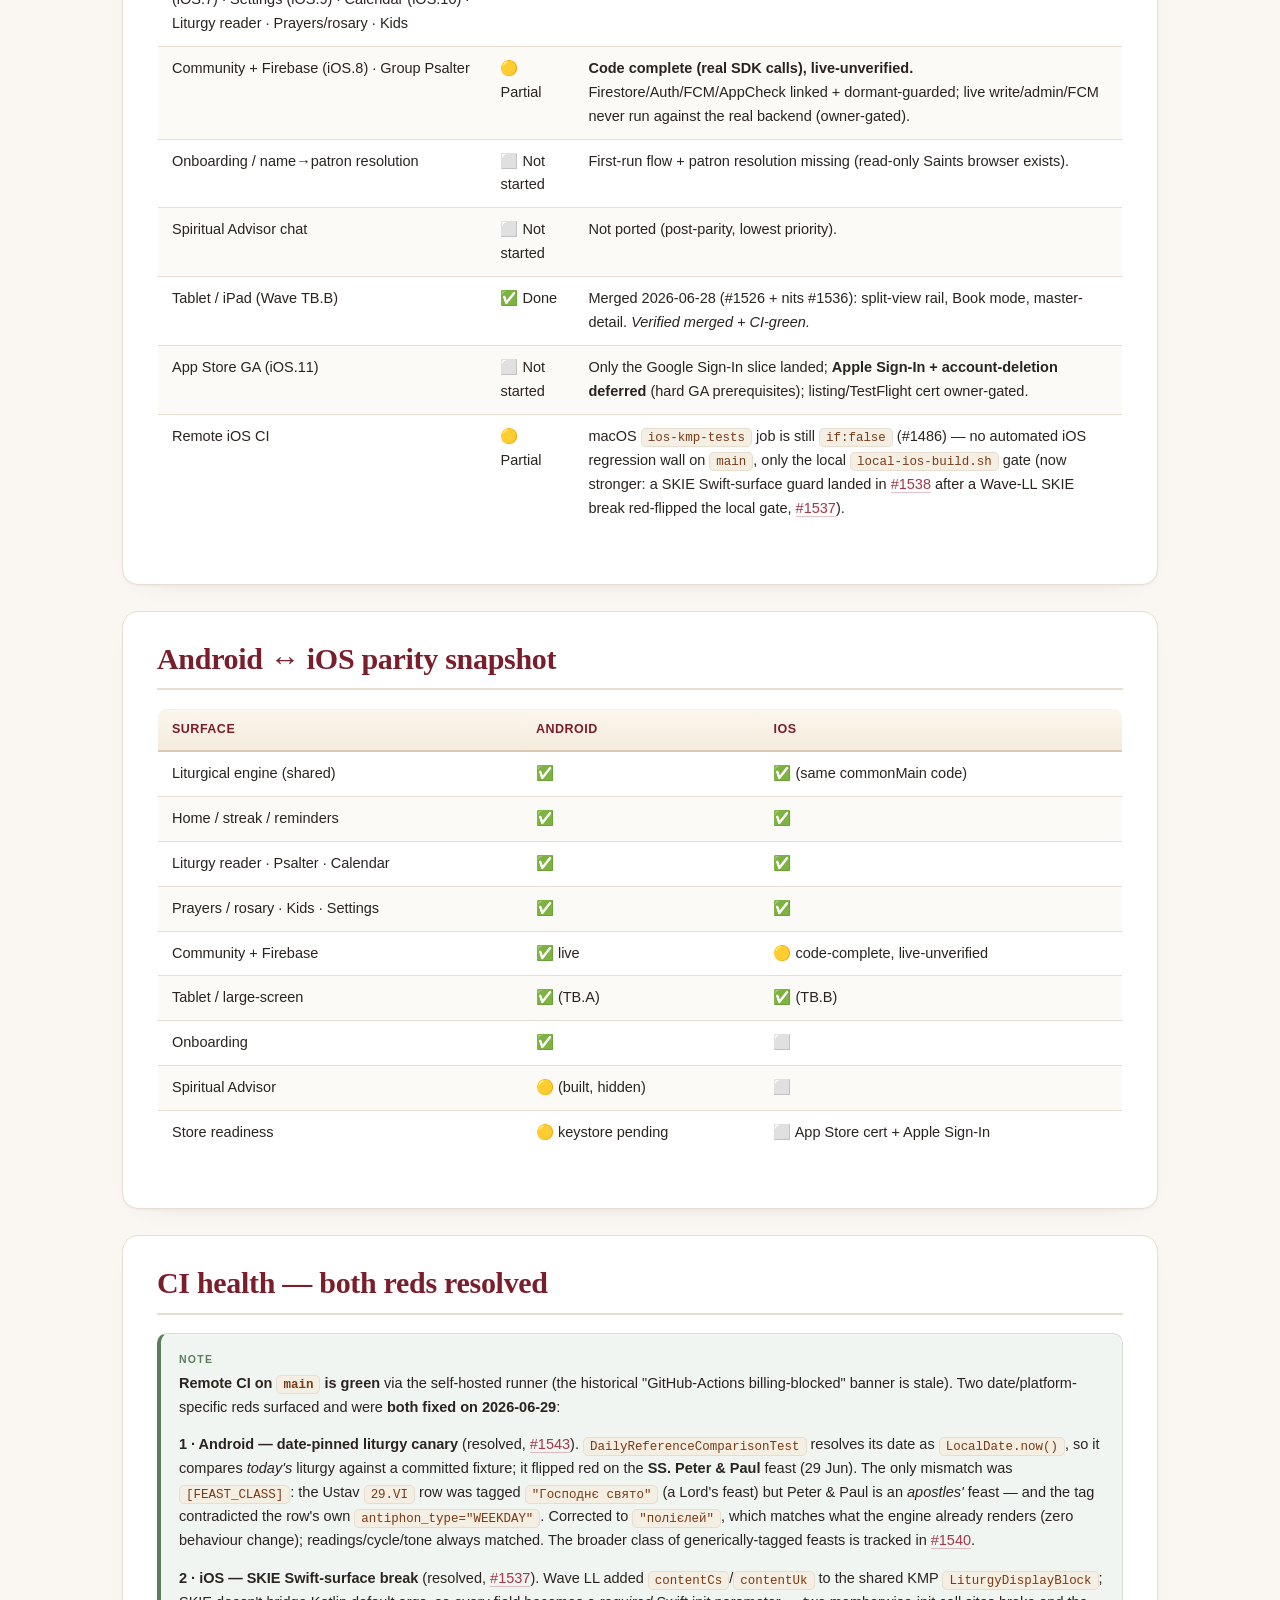
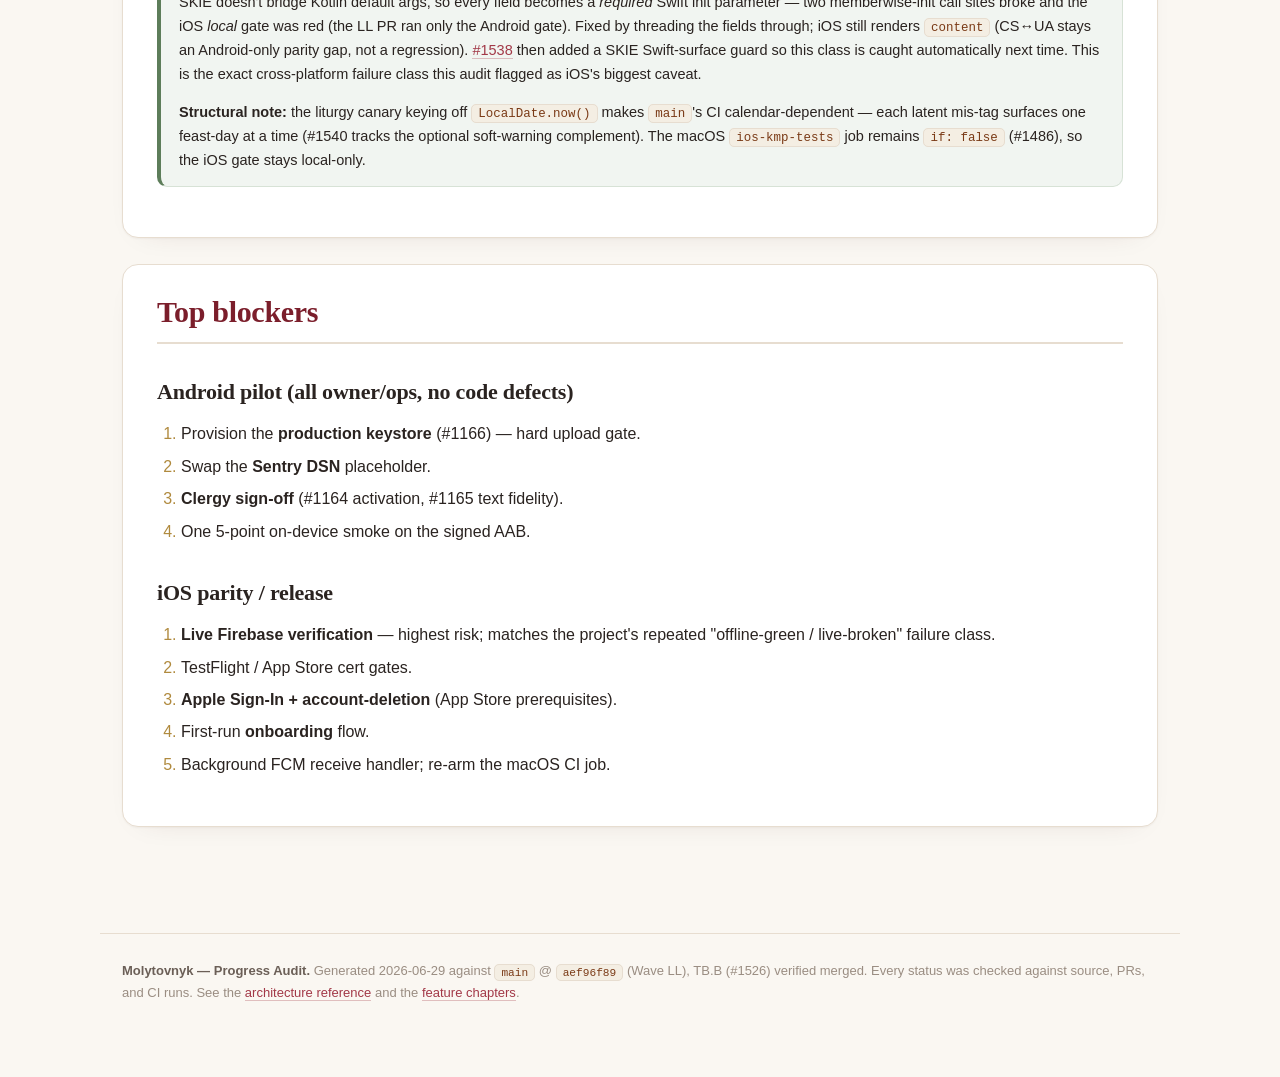
==== commit 3c9be237: "Refresh developer-docs status audit (both 2026-06-29 reds resolved) Mirrors the in-repo STATUS.html " ====
--- a/developer-docs/STATUS.html
+++ b/developer-docs/STATUS.html
@@ -30,8 +30,8 @@
   <h1>Android &amp; iOS Status</h1>
   <p class="tagline">An evidence-based audit of what is done, partially done, or not started across both platforms — with the reasons behind each call.</p>
   <div class="meta-row">
-    <span class="meta-pill">Code state · <b>main @ aef96f89 (Wave LL)</b></span>
-    <span class="meta-pill">Audited · <b>2026-06-29</b></span>
+    <span class="meta-pill">Code state · <b>main @ daa1375f (Wave LL + stabilization)</b></span>
+    <span class="meta-pill">Audited · <b>2026-06-29</b> · refreshed post-fix</span>
     <span class="meta-pill">Method · <b>source-verified, not doc-claimed</b></span>
   </div>
 </div></header>
@@ -84,7 +84,7 @@
 <tr><td>Next-year Ustav (<code>ustav_2026_2027.json</code>)</td><td class="s">⬜ Not started</td><td>Only the eng scaffold/draft exists (<code>docs/clergy-review/</code>); clergy-paced, hard <strong>Sept 2026</strong> deadline.</td></tr>
 <tr><td>Tablet (Wave TB.A)</td><td class="s">✅ Done</td><td>Shipped 2026-06-25 (#1519): NavigationSuiteScaffold rail + per-surface panes + landscape Book mode.</td></tr>
 <tr><td>Firebase (community, FCM at-start, 16 functions, rules+tests)</td><td class="s">✅ Done</td><td>Live on <code>molytovnyk-40207</code>; at-start push #206 closed with two-device evidence; topic-slash prod bug (#1221) fixed.</td></tr>
-<tr><td>Tests / CI / self-hosted runner</td><td class="s">✅ Done</td><td>~408 unit-test files, 103 Paparazzi classes; remote CI green via self-hosted runner (the old "billing-blocked" banner is stale). <em>See CI health below for a date-pinned caveat.</em></td></tr>
+<tr><td>Tests / CI / self-hosted runner</td><td class="s">✅ Done</td><td>~408 unit-test files, 103 Paparazzi classes; remote CI green via self-hosted runner (the old "billing-blocked" banner is stale). Two date/platform reds surfaced + fixed 2026-06-29 (Peter &amp; Paul canary <a href="https://github.com/SichAlexander/Molutovnuk/pull/1543">#1543</a>, iOS SKIE surface <a href="https://github.com/SichAlexander/Molutovnuk/pull/1537">#1537</a>) — <em>see CI health below</em>.</td></tr>
 </tbody>
 </table>
 
@@ -122,7 +122,7 @@
 <tr><td>Spiritual Advisor chat</td><td class="s">⬜ Not started</td><td>Not ported (post-parity, lowest priority).</td></tr>
 <tr><td>Tablet / iPad (Wave TB.B)</td><td class="s">✅ Done</td><td>Merged 2026-06-28 (#1526 + nits #1536): split-view rail, Book mode, master-detail. <em>Verified merged + CI-green.</em></td></tr>
 <tr><td>App Store GA (iOS.11)</td><td class="s">⬜ Not started</td><td>Only the Google Sign-In slice landed; <strong>Apple Sign-In + account-deletion deferred</strong> (hard GA prerequisites); listing/TestFlight cert owner-gated.</td></tr>
-<tr><td>Remote iOS CI</td><td class="s">🟡 Partial</td><td>macOS <code>ios-kmp-tests</code> job is <code>if:false</code> (#1486) — no automated iOS regression wall on <code>main</code>, only local <code>local-ios-build.sh</code>.</td></tr>
+<tr><td>Remote iOS CI</td><td class="s">🟡 Partial</td><td>macOS <code>ios-kmp-tests</code> job is still <code>if:false</code> (#1486) — no automated iOS regression wall on <code>main</code>, only the local <code>local-ios-build.sh</code> gate (now stronger: a SKIE Swift-surface guard landed in <a href="https://github.com/SichAlexander/Molutovnuk/pull/1538">#1538</a> after a Wave-LL SKIE break red-flipped the local gate, <a href="https://github.com/SichAlexander/Molutovnuk/pull/1537">#1537</a>).</td></tr>
 </tbody>
 </table>
 </section>
@@ -146,10 +146,12 @@
 </section>
 
 <section class="doc-section" id="ci">
-<h2>CI health — date-pinned liturgy canary</h2>
-<div class="callout warn">
-<p>Remote CI on <code>main</code> runs green via the self-hosted runner (the historical "GitHub-Actions billing-blocked" banner is stale). However, the <code>DailyReferenceComparisonTest</code> resolves its date as <strong><code>LocalDate.now()</code></strong> — it compares <em>today's</em> assembled liturgy against a committed reference fixture. CI was green through 2026-06-28 and flipped <strong>red on 2026-06-29 = the feast of Sts. Peter &amp; Paul</strong>, a major fixed feast that the test only exercises once a year.</p>
-<p>Reproduced locally, the <strong>only</strong> mismatch is <code>[FEAST_CLASS]</code>: the Ustav row <code>29.VI</code> declares <code>feast_class: "Господнє свято"</code> (rank 6) but V2 computes <code>POLYELEOS</code> (rank 3), and the promotion-only comparator flags the downgrade. Readings (Ап 2 Кор 193, Єв Мт 67), cycle (Octoechos wk 6), and tone (4) all <strong>match</strong> the reference. Peter &amp; Paul is canonically a great <em>apostles'</em> feast, not a Lord's feast, so the Ustav tag may itself be the imperfect side; there is also no <code>feast_fixed_*</code> service definition for it. User-facing impact is minor (correct readings/tone/cycle; only the feast-rank tier differs on one day a year). Tracked in <a href="https://github.com/SichAlexander/Molutovnuk/issues/1540">#1540</a> — both the classification question and the structural <code>LocalDate.now()</code> test-fragility (a "today"-based canary makes <code>main</code>'s CI calendar-dependent).</p>
+<h2>CI health — both reds resolved</h2>
+<div class="callout">
+<p><strong>Remote CI on <code>main</code> is green</strong> via the self-hosted runner (the historical "GitHub-Actions billing-blocked" banner is stale). Two date/platform-specific reds surfaced and were <strong>both fixed on 2026-06-29</strong>:</p>
+<p><strong>1 · Android — date-pinned liturgy canary</strong> (resolved, <a href="https://github.com/SichAlexander/Molutovnuk/pull/1543">#1543</a>). <code>DailyReferenceComparisonTest</code> resolves its date as <code>LocalDate.now()</code>, so it compares <em>today's</em> liturgy against a committed fixture; it flipped red on the <strong>SS. Peter &amp; Paul</strong> feast (29 Jun). The only mismatch was <code>[FEAST_CLASS]</code>: the Ustav <code>29.VI</code> row was tagged <code>"Господнє свято"</code> (a Lord's feast) but Peter &amp; Paul is an <em>apostles'</em> feast — and the tag contradicted the row's own <code>antiphon_type="WEEKDAY"</code>. Corrected to <code>"полієлей"</code>, which matches what the engine already renders (zero behaviour change); readings/cycle/tone always matched. The broader class of generically-tagged feasts is tracked in <a href="https://github.com/SichAlexander/Molutovnuk/issues/1540">#1540</a>.</p>
+<p><strong>2 · iOS — SKIE Swift-surface break</strong> (resolved, <a href="https://github.com/SichAlexander/Molutovnuk/pull/1537">#1537</a>). Wave LL added <code>contentCs</code>/<code>contentUk</code> to the shared KMP <code>LiturgyDisplayBlock</code>; SKIE doesn't bridge Kotlin default args, so every field becomes a <em>required</em> Swift init parameter — two memberwise-init call sites broke and the iOS <em>local</em> gate was red (the LL PR ran only the Android gate). Fixed by threading the fields through; iOS still renders <code>content</code> (CS↔UA stays an Android-only parity gap, not a regression). <a href="https://github.com/SichAlexander/Molutovnuk/pull/1538">#1538</a> then added a SKIE Swift-surface guard so this class is caught automatically next time. This is the exact cross-platform failure class this audit flagged as iOS's biggest caveat.</p>
+<p><strong>Structural note:</strong> the liturgy canary keying off <code>LocalDate.now()</code> makes <code>main</code>'s CI calendar-dependent — each latent mis-tag surfaces one feast-day at a time (#1540 tracks the optional soft-warning complement). The macOS <code>ios-kmp-tests</code> job remains <code>if: false</code> (#1486), so the iOS gate stays local-only.</p>
 </div>
 </section>
 
